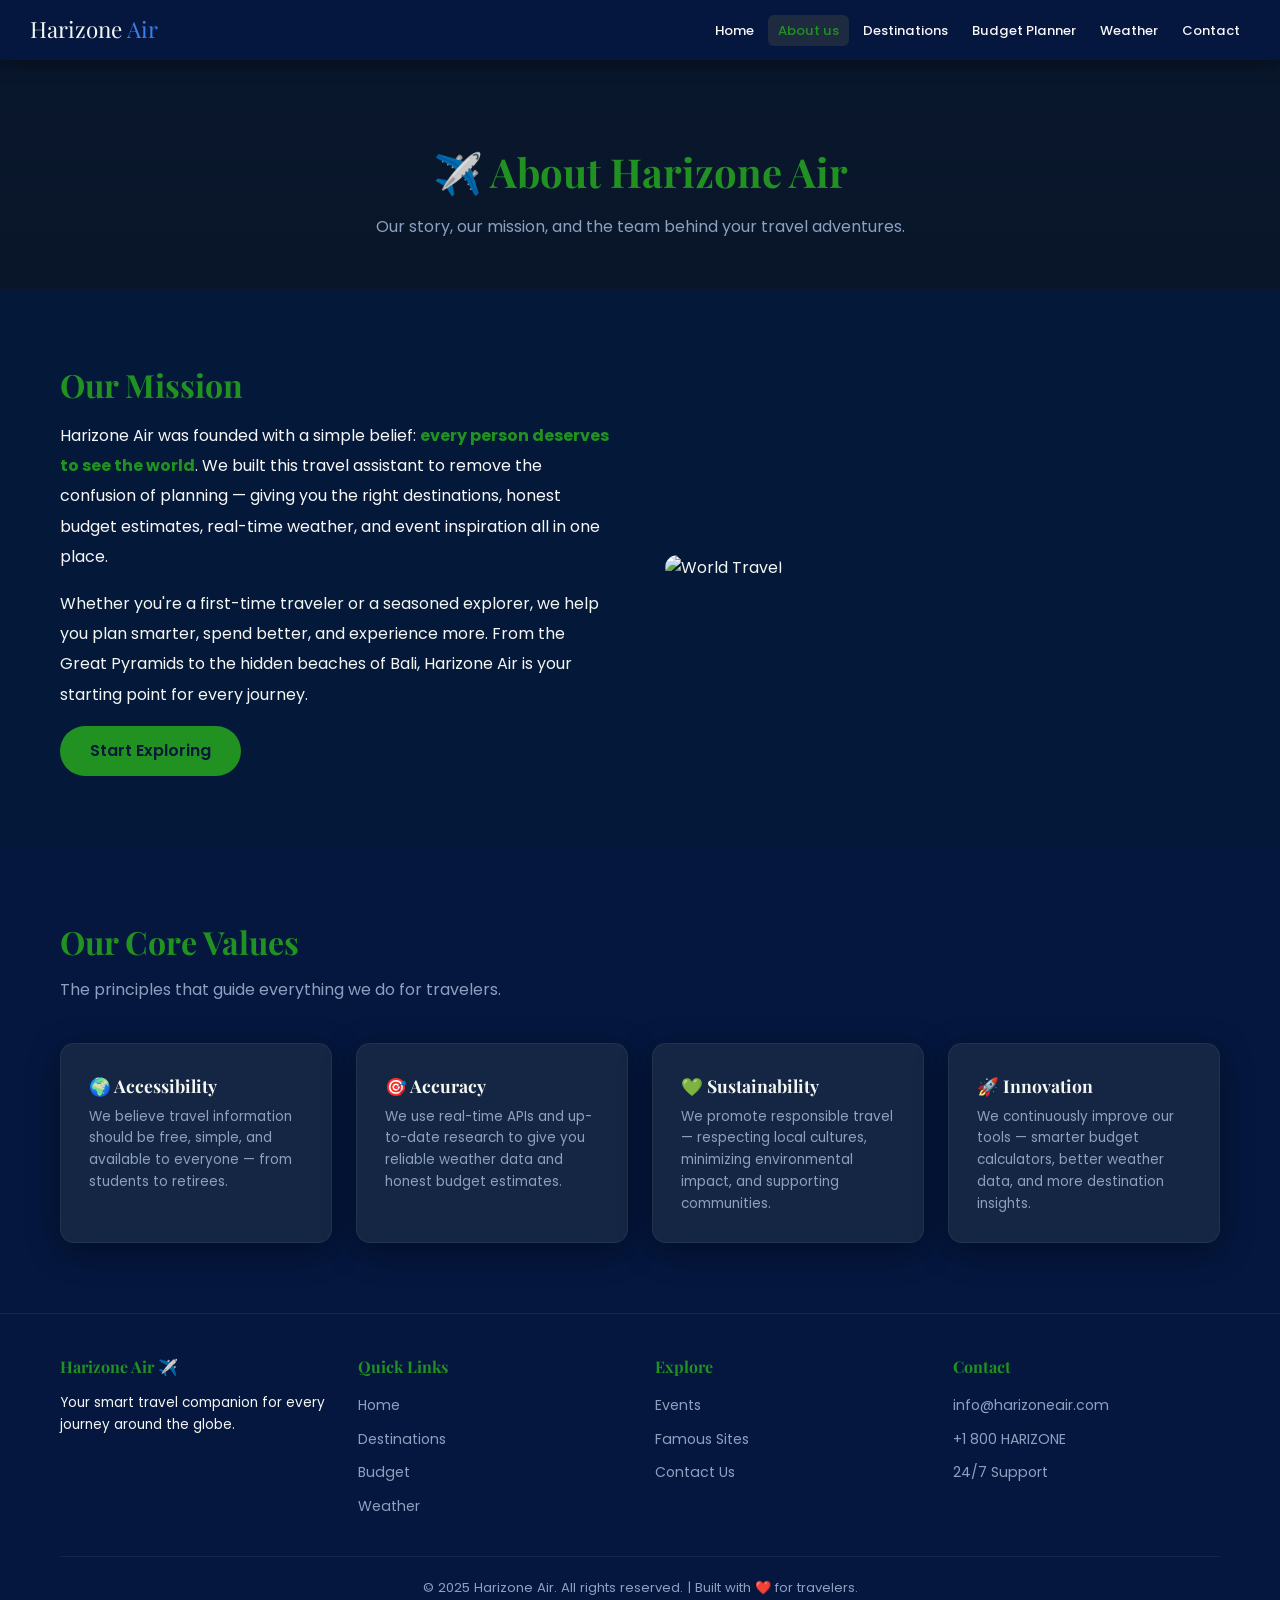
==== about.html @ 2e657956 "initial commit - add Harizone Air" ====
<!DOCTYPE html>
<html lang="en">
<head>
  <meta charset="UTF-8" />
  <meta name="viewport" content="width=device-width, initial-scale=1.0"/>
  <title>About - Harizone Air</title>
  <link rel="stylesheet" href="css/style.css" />
</head>
<body>

  <!-- NAVBAR -->
  <nav class="navbar">
    <div class="logo">Harizone <span>Air</span> </div>
    <ul class="nav-links">
      <li><a href="index.html">Home</a></li>
      <li><a href="about.html">About us</a></li>
      <li><a href="destinations.html">Destinations</a></li>
      <li><a href="budget.html">Budget Planner</a></li>
      <li><a href="weather.html">Weather</a></li>
      <li><a href="contact.html">Contact</a></li>
    </ul>
  </nav>

  <!-- PAGE BANNER -->
  <div class="page-banner" style="background-image: linear-gradient(rgba(10,22,40,0.75), rgba(10,22,40,0.9)), url('https://images.unsplash.com/photo-1436491865332-7a61a109cc05?w=1600'); background-size:cover; background-position:center;">
    <h1>✈️ About Harizone Air</h1>
    <p>Our story, our mission, and the team behind your travel adventures.</p>
  </div>

  <!-- MISSION -->
  <section class="section">
    <div style="display: grid; grid-template-columns: 1fr 1fr; gap: 50px; align-items:center;" class="about-layout">
      <div>
        <h2 class="section-title">Our Mission</h2>
        <p style="color: var(--light-gray); line-height:1.9; margin-bottom:16px;">
          Harizone Air was founded with a simple belief: <strong style="color:var(--gold);">every person deserves to see the world</strong>. 
          We built this travel assistant to remove the confusion of planning — giving you the right 
          destinations, honest budget estimates, real-time weather, and event inspiration all in one place.
        </p>
        <p style="color: var(--text-muted); line-height:1.9; margin-bottom:16px;">
          Whether you're a first-time traveler or a seasoned explorer, we help you plan smarter, 
          spend better, and experience more. From the Great Pyramids to the hidden beaches of Bali, 
          Harizone Air is your starting point for every journey.
        </p>
        <a href="destinations.html" class="btn">Start Exploring</a>
      </div>
      <div>
        <img src="https://images.unsplash.com/photo-1530521954074-e64f6810b32d?w=700" alt="World Travel" style="border-radius:16px; height:350px; object-fit:cover;" />
      </div>
    </div>
  </section>

 

  <!-- VALUES -->
  <section class="section" style="background: var(--navy-mid);">
    <h2 class="section-title">Our Core Values</h2>
    <p class="section-subtitle">The principles that guide everything we do for travelers.</p>
    <div class="cards-grid">
      <div class="card">
        <div class="card-body" style="padding: 28px;">
          <h3>🌍 Accessibility</h3>
          <p>We believe travel information should be free, simple, and available to everyone — from students to retirees.</p>
        </div>
      </div>
      <div class="card">
        <div class="card-body" style="padding: 28px;">
          <h3>🎯 Accuracy</h3>
          <p>We use real-time APIs and up-to-date research to give you reliable weather data and honest budget estimates.</p>
        </div>
      </div>
      <div class="card">
        <div class="card-body" style="padding: 28px;">
          <h3>💚 Sustainability</h3>
          <p>We promote responsible travel — respecting local cultures, minimizing environmental impact, and supporting communities.</p>
        </div>
      </div>
      <div class="card">
        <div class="card-body" style="padding: 28px;">
          <h3>🚀 Innovation</h3>
          <p>We continuously improve our tools — smarter budget calculators, better weather data, and more destination insights.</p>
        </div>
      </div>
    </div>
  </section>
  <!-- FOOTER -->
  <footer class="footer">
    <div class="footer-grid">
      <div>
        <h3>Harizone Air ✈️</h3>
        <p style="color: var(--text-muted); font-size:0.85rem;">Your smart travel companion for every journey around the globe.</p>
      </div>
      <div>
        <h3>Quick Links</h3>
        <ul>
          <li><a href="index.html">Home</a></li>
          <li><a href="destinations.html">Destinations</a></li>
          <li><a href="budget.html">Budget</a></li>
          <li><a href="weather.html">Weather</a></li>
        </ul>
      </div>
      <div>
        <h3>Explore</h3>
        <ul>
          <li><a href="events.html">Events</a></li>
          <li><a href="sites.html">Famous Sites</a></li>
          <li><a href="contact.html">Contact Us</a></li>
        </ul>
      </div>
      <div>
        <h3>Contact</h3>
        <ul>
          <li><a href="#">info@harizoneair.com</a></li>
          <li><a href="#">+1 800 HARIZONE</a></li>
          <li><a href="#">24/7 Support</a></li>
        </ul>
      </div>
    </div>
    <div class="footer-bottom">
      &copy; 2025 Harizone Air. All rights reserved. | Built with ❤️ for travelers.
    </div>
  </footer>

  <script src="js/main.js"></script>
  <style>
    @media (max-width: 768px) {
      .about-layout { grid-template-columns: 1fr !important; }
    }
  </style>
</body>
</html>
---- css/style.css ----
/* ===== HARIZONE AIR - STYLESHEET ===== */
@import url('https://fonts.googleapis.com/css2?family=Playfair+Display:wght@400;700&family=Poppins:wght@300;400;500;600&display=swap');

/* ===== VARIABLES ===== */
:root {
  --navy: #041939;
  --navy-mid: #05173f;
  --navy-light: #1a3160;
  --blue-bright: #1e5adc;
  --blue-sky: #3a80e9;
  --gold: #219221;
  --white: #f3f6f2;
  --light-gray: #f7f7f8;
  --muted: #8ca0c0;
  --card-bg: #142643;
  --shadow: 0 8px 32px rgba(0,0,0,0.4);
}

/* ===== BASE ===== */
* {
  margin: 0;
  padding: 0;
  box-sizing: border-box;
}

body {
  font-family: 'Poppins', sans-serif;
  background: var(--navy);
  color: var(--white);
  line-height: 1.6;
}

h1,
h2,
h3 {
  font-family: 'Playfair Display', serif;
}

a {
  text-decoration: none;
  color: inherit;
}

img {
  width: 100%;
  border-radius: 10px;
}

/* ===== NAVBAR ===== */
.navbar {
  background: var(--navy-mid);
  padding: 12px 30px;
  display: flex;
  align-items: center;
  justify-content: space-between;
  flex-wrap: wrap;
  gap: 10px;
  position: sticky;
  top: 0;
  z-index: 999;
  box-shadow: 0 2px 20px rgba(0,0,0,0.5);
}

.logo {
  font-family: 'Playfair Display', serif;
  font-size: 1.4rem;
  color: var(--green);
  white-space: nowrap;
}

.logo span {
  color: var(--blue-sky);
}

.nav-links {
  list-style: none;
  display: flex;
  flex-wrap: wrap;
  gap: 4px;
}

.nav-links a {
  font-size: 0.82rem;
  font-weight: 500;
  color: var(--light-gray);
  padding: 6px 10px;
  border-radius: 6px;
  transition: color 0.3s, background 0.3s;
  white-space: nowrap;
}

.nav-links a:hover,
.nav-links a.active {
  color: var(--gold);
  background: rgba(245,200,66,0.1);
}

/* ===== HERO ===== */
.hero {
  position: relative;
  height: 90vh;
  display: flex;
  align-items: center;
  justify-content: center;
  text-align: center;
  overflow: hidden;
}

.hero-bg {
  position: absolute;
  inset: 0;
  background: url('https://images.unsplash.com/photo-1436491865332-7a61a109cc05?w=1600') center/cover;
  filter: brightness(0.35);
}

.hero-content {
  position: relative;
  z-index: 1;
  max-width: 750px;
  padding: 20px;
}

.hero-content h1 {
  font-size: 3.2rem;
  margin-bottom: 16px;
  line-height: 1.2;
}

.hero-content h1 span {
  color: var(--gold);
}

.hero-content p {
  font-size: 1.1rem;
  color: var(--light-gray);
  margin-bottom: 30px;
}

/* ===== BUTTONS ===== */
.btn {
  background: var(--gold);
  color: var(--navy);
  padding: 12px 30px;
  border: none;
  border-radius: 30px;
  font-size: 1rem;
  font-weight: 600;
  cursor: pointer;
  display: inline-block;
  transition: background 0.3s, transform 0.2s;
}

.btn:hover {
  background: #e6b800;
  transform: translateY(-2px);
}

.btn-outline {
  background: transparent;
  border: 2px solid var(--gold);
  color: var(--gold);
  margin-left: 10px;
}

.btn-outline:hover {
  background: var(--gold);
  color: var(--navy);
}

/* ===== SECTIONS ===== */
.section {
  padding: 70px 60px;
}

.section-title {
  font-size: 2rem;
  color: var(--gold);
  margin-bottom: 10px;
}

.section-subtitle {
  color: var(--muted);
  font-size: 1rem;
  margin-bottom: 40px;
}

/* ===== CARDS ===== */
.cards-grid {
  display: grid;
  grid-template-columns: repeat(auto-fit, minmax(260px, 1fr));
  gap: 24px;
}

.card {
  background: var(--card-bg);
  border-radius: 14px;
  overflow: hidden;
  box-shadow: var(--shadow);
  border: 1px solid rgba(255,255,255,0.06);
  transition: transform 0.3s;
}

.card:hover {
  transform: translateY(-6px);
}

.card img {
  height: 180px;
  object-fit: cover;
  border-radius: 0;
}

.card-body {
  padding: 18px;
}

.card-body h3 {
  font-size: 1.1rem;
  margin-bottom: 6px;
}

.card-body p {
  font-size: 0.85rem;
  color: var(--muted);
}

.tag {
  display: inline-block;
  background: rgba(30,90,220,0.2);
  color: var(--blue-sky);
  border-radius: 20px;
  padding: 3px 12px;
  font-size: 0.75rem;
  margin-top: 10px;
}

/* ===== WEATHER WIDGET ===== */
.weather-widget {
  background: linear-gradient(135deg, var(--navy-light), var(--navy-mid));
  border-radius: 16px;
  padding: 30px;
  text-align: center;
  border: 1px solid rgba(255,255,255,0.1);
  max-width: 400px;
}

.weather-widget h2 {
  font-size: 1.3rem;
  margin-bottom: 10px;
  color: var(--gold);
}

.weather-temp {
  font-size: 3.5rem;
  font-weight: 700;
}

.weather-desc {
  color: var(--muted);
  font-size: 1rem;
  text-transform: capitalize;
  margin-top: 5px;
}

.weather-details {
  display: flex;
  justify-content: space-around;
  margin-top: 16px;
  font-size: 0.85rem;
  color: var(--muted);
}

/* ===== SHARED INPUTS ===== */
.budget-form input,
.budget-form select,
.contact-form input,
.contact-form textarea,
.search-bar input {
  width: 100%;
  padding: 10px 14px;
  margin-bottom: 16px;
  background: var(--navy-light);
  border: 1px solid rgba(255,255,255,0.1);
  border-radius: 8px;
  color: var(--white);
  font-size: 0.95rem;
  font-family: 'Poppins', sans-serif;
}

.search-bar input {
  border-radius: 30px;
  padding: 12px 18px;
  margin-bottom: 0;
}

.contact-form textarea {
  height: 120px;
  resize: none;
}

/* ===== FORM WRAPPERS ===== */
.budget-form,
.contact-form {
  background: var(--card-bg);
  border-radius: 16px;
  padding: 30px;
  max-width: 600px;
  border: 1px solid rgba(255,255,255,0.07);
}

.budget-form label {
  display: block;
  margin-bottom: 6px;
  color: var(--light-gray);
  font-size: 0.9rem;
}

.budget-result {
  background: rgba(245,200,66,0.12);
  border-left: 4px solid var(--gold);
  border-radius: 8px;
  padding: 16px;
  margin-top: 16px;
  font-size: 0.95rem;
  display: none;
}

/* ===== SEARCH BAR ===== */
.search-bar {
  display: flex;
  gap: 10px;
  margin-bottom: 30px;
  flex-wrap: wrap;
}

.search-bar button {
  padding: 12px 28px;
  background: var(--blue-bright);
  color: var(--white);
  border: none;
  border-radius: 30px;
  font-size: 0.95rem;
  cursor: pointer;
  transition: background 0.3s;
}

.search-bar button:hover {
  background: var(--blue-sky);
}

/* ===== PAGE BANNER ===== */
.page-banner {
  background: linear-gradient(rgba(10,22,40,0.7), rgba(10,22,40,0.9)),
              url('https://images.unsplash.com/photo-1530521954074-e64f6810b32d?w=1600') center/cover;
  padding: 80px 60px 50px;
  text-align: center;
}

.page-banner h1 {
  font-size: 2.5rem;
  color: var(--gold);
}

.page-banner p {
  color: var(--muted);
  margin-top: 10px;
}

/* ===== STATS ===== */
.stats-row {
  display: flex;
  gap: 24px;
  flex-wrap: wrap;
  justify-content: center;
  padding: 40px 60px;
  background: var(--navy-mid);
}

.stat-item {
  text-align: center;
  padding: 20px 30px;
}

.stat-item h2 {
  font-size: 2rem;
  color: var(--gold);
}

.stat-item p {
  color: var(--muted);
  font-size: 0.9rem;
}

/* ===== FOOTER ===== */
.footer {
  background: var(--navy-mid);
  padding: 40px 60px;
  border-top: 1px solid rgba(255,255,255,0.06);
}

.footer-grid {
  display: grid;
  grid-template-columns: repeat(auto-fit, minmax(180px, 1fr));
  gap: 30px;
  margin-bottom: 30px;
}

.footer h3 {
  color: var(--gold);
  font-size: 1rem;
  margin-bottom: 12px;
}

.footer ul {
  list-style: none;
}

.footer ul li {
  margin-bottom: 8px;
}

.footer ul li a {
  color: var(--muted);
  font-size: 0.88rem;
  transition: color 0.3s;
}

.footer ul li a:hover {
  color: var(--white);
}

.footer-bottom {
  text-align: center;
  color: var(--muted);
  font-size: 0.82rem;
  border-top: 1px solid rgba(255,255,255,0.06);
  padding-top: 20px;
}

/* ===== RESPONSIVE ===== */
@media (max-width: 768px) {
  .navbar {
    flex-direction: column;
    padding: 12px 20px;
  }

  .nav-links {
    justify-content: center;
  }

  .hero-content h1 {
    font-size: 2rem;
  }

  .section {
    padding: 50px 20px;
  }

  .page-banner {
    padding: 60px 20px 40px;
  }

  .footer,
  .stats-row {
    padding: 30px 20px;
  }
}
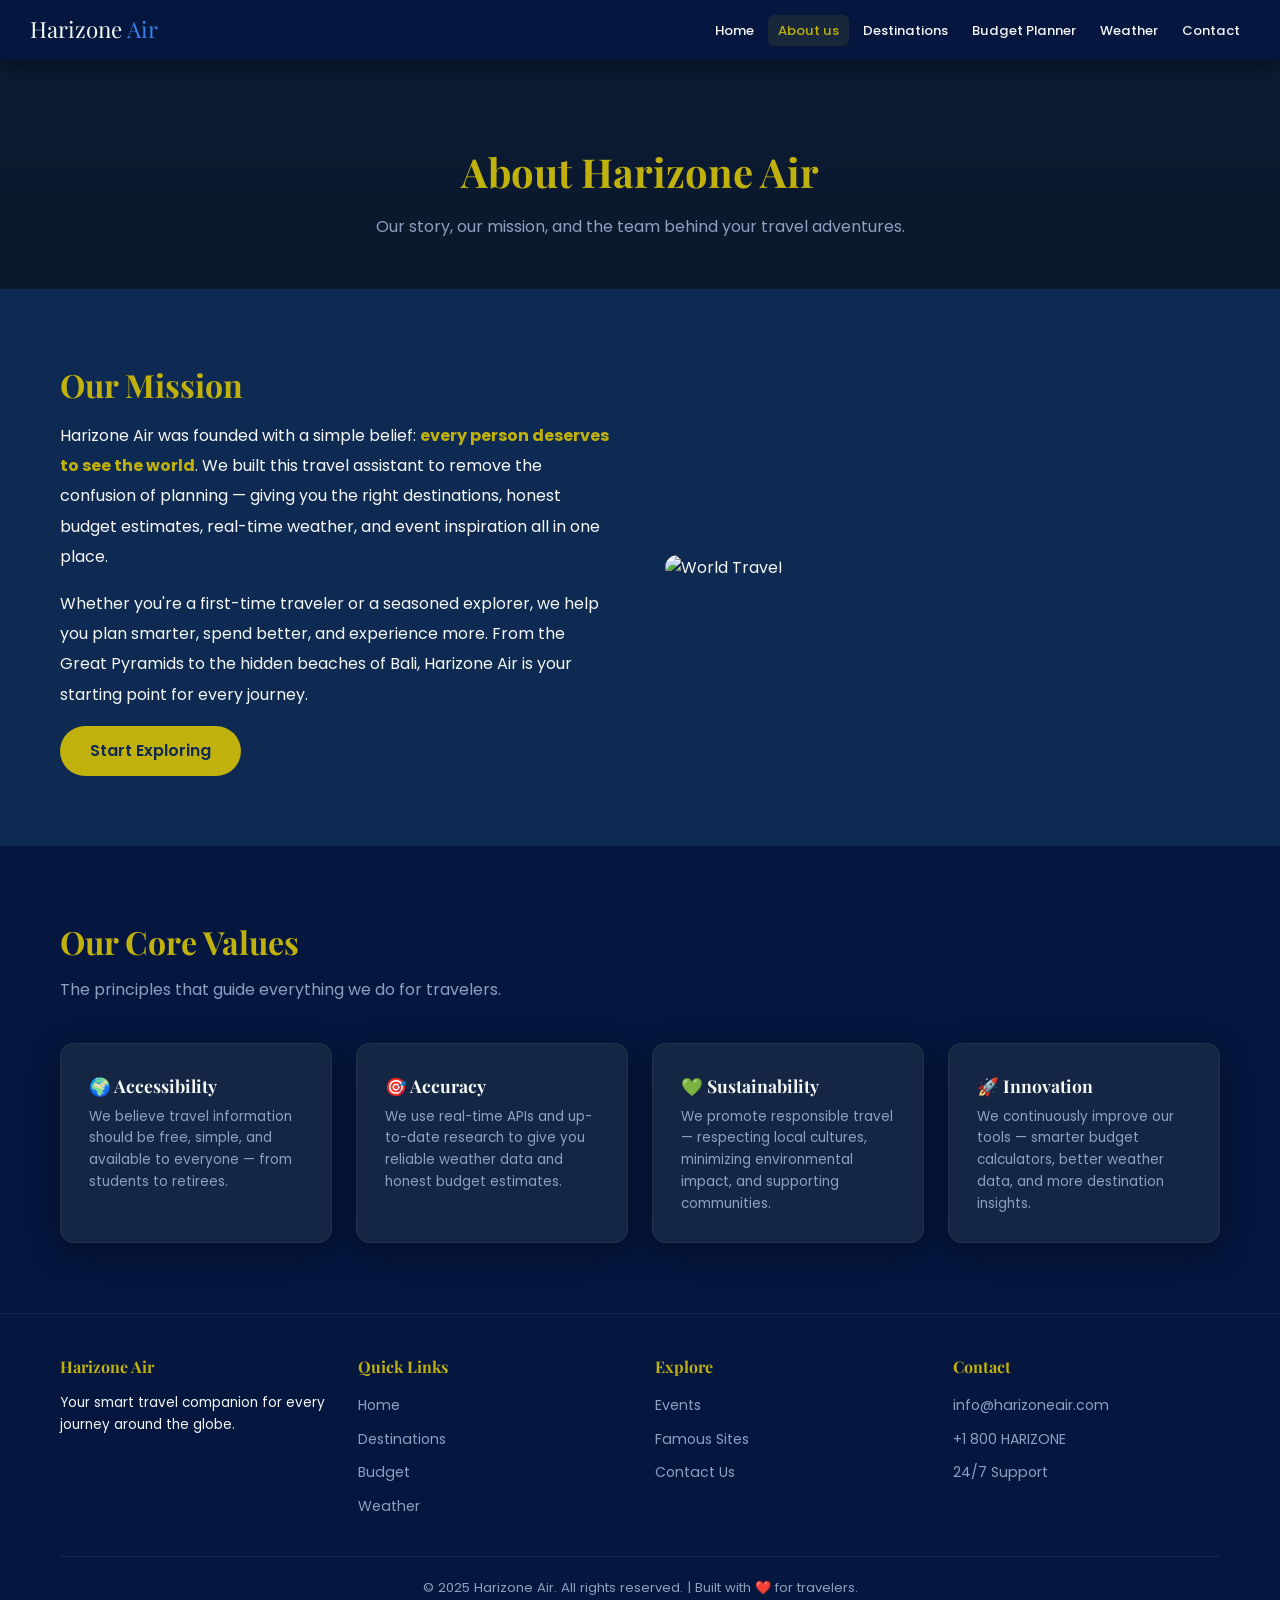
==== commit 0843486c: "additonal info" ====
--- a/about.html
+++ b/about.html
@@ -23,7 +23,7 @@
 
   <!-- PAGE BANNER -->
   <div class="page-banner" style="background-image: linear-gradient(rgba(10,22,40,0.75), rgba(10,22,40,0.9)), url('https://images.unsplash.com/photo-1436491865332-7a61a109cc05?w=1600'); background-size:cover; background-position:center;">
-    <h1>✈️ About Harizone Air</h1>
+    <h1> About Harizone Air</h1>
     <p>Our story, our mission, and the team behind your travel adventures.</p>
   </div>
 
@@ -87,7 +87,7 @@
   <footer class="footer">
     <div class="footer-grid">
       <div>
-        <h3>Harizone Air ✈️</h3>
+        <h3>Harizone Air</h3>
         <p style="color: var(--text-muted); font-size:0.85rem;">Your smart travel companion for every journey around the globe.</p>
       </div>
       <div>
--- a/css/style.css
+++ b/css/style.css
@@ -1,23 +1,27 @@
-/* ===== HARIZONE AIR - STYLESHEET ===== */
+/* ── 1. FONTS ── */
 @import url('https://fonts.googleapis.com/css2?family=Playfair+Display:wght@400;700&family=Poppins:wght@300;400;500;600&display=swap');
 
-/* ===== VARIABLES ===== */
+
+/* ── 2. VARIABLES ── */
 :root {
-  --navy: #041939;
-  --navy-mid: #05173f;
-  --navy-light: #1a3160;
+  --navy:        #0e2a52;
+  --navy-mid:    #05173f;
+  --navy-light:  #1a3160;
   --blue-bright: #1e5adc;
-  --blue-sky: #3a80e9;
-  --gold: #219221;
-  --white: #f3f6f2;
-  --light-gray: #f7f7f8;
-  --muted: #8ca0c0;
-  --card-bg: #142643;
-  --shadow: 0 8px 32px rgba(0,0,0,0.4);
-}
-
-/* ===== BASE ===== */
-* {
+  --blue-sky:    #3a80e9;
+  --gold:        #c0b10c;
+  --white:       #f3f6f2;
+  --light-gray:  #f7f7f8;
+  --muted:       #8ca0c0;
+  --card-bg:     #142643;
+  --shadow:      0 8px 32px rgba(0,0,0,0.4);
+  --green-ok:    #34c759;
+  --amber-warn:  #ff9500;
+}
+
+
+/* ── 3. RESET & BASE ── */
+*, *::before, *::after {
   margin: 0;
   padding: 0;
   box-sizing: border-box;
@@ -28,25 +32,17 @@
   background: var(--navy);
   color: var(--white);
   line-height: 1.6;
-}
-
-h1,
-h2,
-h3 {
-  font-family: 'Playfair Display', serif;
-}
-
-a {
-  text-decoration: none;
-  color: inherit;
-}
-
-img {
-  width: 100%;
-  border-radius: 10px;
-}
-
-/* ===== NAVBAR ===== */
+  -webkit-font-smoothing: antialiased;
+}
+
+h1, h2, h3 { font-family: 'Playfair Display', serif; }
+
+a { text-decoration: none; color: inherit; }
+
+img { width: 100%; border-radius: 10px; }
+
+
+/* ── 4. NAVBAR ── */
 .navbar {
   background: var(--navy-mid);
   padding: 12px 30px;
@@ -64,13 +60,10 @@
 .logo {
   font-family: 'Playfair Display', serif;
   font-size: 1.4rem;
-  color: var(--green);
   white-space: nowrap;
 }
 
-.logo span {
-  color: var(--blue-sky);
-}
+.logo span { color: var(--blue-sky); }
 
 .nav-links {
   list-style: none;
@@ -92,10 +85,11 @@
 .nav-links a:hover,
 .nav-links a.active {
   color: var(--gold);
-  background: rgba(245,200,66,0.1);
-}
-
-/* ===== HERO ===== */
+  background: rgba(192,177,12,0.1);
+}
+
+
+/* ── 5. HERO ── */
 .hero {
   position: relative;
   height: 90vh;
@@ -126,9 +120,7 @@
   line-height: 1.2;
 }
 
-.hero-content h1 span {
-  color: var(--gold);
-}
+.hero-content h1 span { color: var(--gold); }
 
 .hero-content p {
   font-size: 1.1rem;
@@ -136,7 +128,83 @@
   margin-bottom: 30px;
 }
 
-/* ===== BUTTONS ===== */
+
+/* ── 6. PAGE BANNER ── */
+.page-banner {
+  background:
+    linear-gradient(rgba(10,22,40,0.7), rgba(10,22,40,0.9)),
+    url('https://images.unsplash.com/photo-1530521954074-e64f6810b32d?w=1600') center/cover;
+  padding: 80px 60px 50px;
+  text-align: center;
+}
+
+.page-banner h1 {
+  font-size: 2.5rem;
+  color: var(--gold);
+}
+
+.page-banner p {
+  color: var(--muted);
+  margin-top: 10px;
+}
+
+
+/* ── 7. SECTIONS & TITLES ── */
+.section {
+  padding: 70px 60px;
+}
+
+.section-title {
+  font-size: 2rem;
+  color: var(--gold);
+  margin-bottom: 10px;
+}
+
+.section-subtitle {
+  color: var(--muted);
+  font-size: 1rem;
+  margin-bottom: 40px;
+}
+
+
+/* ── 8. CARDS & GRID ── */
+.cards-grid {
+  display: grid;
+  grid-template-columns: repeat(auto-fit, minmax(260px, 1fr));
+  gap: 24px;
+}
+
+.card {
+  background: var(--card-bg);
+  border-radius: 14px;
+  overflow: hidden;
+  box-shadow: var(--shadow);
+  border: 1px solid rgba(255,255,255,0.06);
+  transition: transform 0.3s;
+}
+
+.card:hover { transform: translateY(-6px); }
+
+.card img {
+  height: 180px;
+  object-fit: cover;
+  border-radius: 0;
+}
+
+.card-body { padding: 18px; }
+
+.card-body h3 {
+  font-size: 1.1rem;
+  margin-bottom: 6px;
+}
+
+.card-body p {
+  font-size: 0.85rem;
+  color: var(--muted);
+}
+
+
+/* ── 9. BUTTONS ── */
 .btn {
   background: var(--gold);
   color: var(--navy);
@@ -167,63 +235,8 @@
   color: var(--navy);
 }
 
-/* ===== SECTIONS ===== */
-.section {
-  padding: 70px 60px;
-}
-
-.section-title {
-  font-size: 2rem;
-  color: var(--gold);
-  margin-bottom: 10px;
-}
-
-.section-subtitle {
-  color: var(--muted);
-  font-size: 1rem;
-  margin-bottom: 40px;
-}
-
-/* ===== CARDS ===== */
-.cards-grid {
-  display: grid;
-  grid-template-columns: repeat(auto-fit, minmax(260px, 1fr));
-  gap: 24px;
-}
-
-.card {
-  background: var(--card-bg);
-  border-radius: 14px;
-  overflow: hidden;
-  box-shadow: var(--shadow);
-  border: 1px solid rgba(255,255,255,0.06);
-  transition: transform 0.3s;
-}
-
-.card:hover {
-  transform: translateY(-6px);
-}
-
-.card img {
-  height: 180px;
-  object-fit: cover;
-  border-radius: 0;
-}
-
-.card-body {
-  padding: 18px;
-}
-
-.card-body h3 {
-  font-size: 1.1rem;
-  margin-bottom: 6px;
-}
-
-.card-body p {
-  font-size: 0.85rem;
-  color: var(--muted);
-}
-
+
+/* ── 10. TAGS ── */
 .tag {
   display: inline-block;
   background: rgba(30,90,220,0.2);
@@ -234,48 +247,21 @@
   margin-top: 10px;
 }
 
-/* ===== WEATHER WIDGET ===== */
-.weather-widget {
-  background: linear-gradient(135deg, var(--navy-light), var(--navy-mid));
+
+/* ── 11. FORMS & LABELS ── */
+.budget-form,
+.contact-form {
+  background: var(--card-bg);
   border-radius: 16px;
   padding: 30px;
-  text-align: center;
-  border: 1px solid rgba(255,255,255,0.1);
-  max-width: 400px;
-}
-
-.weather-widget h2 {
-  font-size: 1.3rem;
-  margin-bottom: 10px;
-  color: var(--gold);
-}
-
-.weather-temp {
-  font-size: 3.5rem;
-  font-weight: 700;
-}
-
-.weather-desc {
-  color: var(--muted);
-  font-size: 1rem;
-  text-transform: capitalize;
-  margin-top: 5px;
-}
-
-.weather-details {
-  display: flex;
-  justify-content: space-around;
-  margin-top: 16px;
-  font-size: 0.85rem;
-  color: var(--muted);
-}
-
-/* ===== SHARED INPUTS ===== */
+  max-width: 600px;
+  border: 1px solid rgba(255,255,255,0.07);
+}
+
 .budget-form input,
 .budget-form select,
 .contact-form input,
-.contact-form textarea,
-.search-bar input {
+.contact-form textarea {
   width: 100%;
   padding: 10px 14px;
   margin-bottom: 16px;
@@ -287,25 +273,9 @@
   font-family: 'Poppins', sans-serif;
 }
 
-.search-bar input {
-  border-radius: 30px;
-  padding: 12px 18px;
-  margin-bottom: 0;
-}
-
 .contact-form textarea {
   height: 120px;
   resize: none;
-}
-
-/* ===== FORM WRAPPERS ===== */
-.budget-form,
-.contact-form {
-  background: var(--card-bg);
-  border-radius: 16px;
-  padding: 30px;
-  max-width: 600px;
-  border: 1px solid rgba(255,255,255,0.07);
 }
 
 .budget-form label {
@@ -315,8 +285,10 @@
   font-size: 0.9rem;
 }
 
+
+/* ── 12. BUDGET RESULT ── */
 .budget-result {
-  background: rgba(245,200,66,0.12);
+  background: rgba(192,177,12,0.12);
   border-left: 4px solid var(--gold);
   border-radius: 8px;
   padding: 16px;
@@ -325,73 +297,217 @@
   display: none;
 }
 
-/* ===== SEARCH BAR ===== */
-.search-bar {
-  display: flex;
-  gap: 10px;
-  margin-bottom: 30px;
-  flex-wrap: wrap;
-}
-
-.search-bar button {
-  padding: 12px 28px;
-  background: var(--blue-bright);
+
+/* ── 13. TWO-COLUMN LAYOUTS ── */
+.about-layout,
+.budget-layout,
+.contact-layout {
+  display: grid;
+  grid-template-columns: 1fr 1fr;
+  gap: 50px;
+  align-items: start;
+}
+
+
+/* ── 14. SEARCH BAR — pill with inset button ── */
+.weather-search-wrap {
+  position: relative;
+  max-width: 560px;
+  margin: 0 auto 24px;
+}
+
+.weather-search-wrap input {
+  width: 100%;
+  padding: 16px 130px 16px 22px;
+  border-radius: 50px;
+  border: 1.5px solid rgba(255,255,255,0.15);
+  background: rgba(255,255,255,0.07);
   color: var(--white);
+  font-size: 0.95rem;
+  font-family: 'Poppins', sans-serif;
+  outline: none;
+  box-sizing: border-box;
+  transition: border-color 0.2s;
+}
+
+.weather-search-wrap input::placeholder { color: var(--muted); }
+
+.weather-search-wrap input:focus { border-color: var(--gold); }
+
+.weather-search-wrap button {
+  position: absolute;
+  right: 6px;
+  top: 50%;
+  transform: translateY(-50%);
+  padding: 10px 22px;
+  border-radius: 50px;
   border: none;
-  border-radius: 30px;
-  font-size: 0.95rem;
+  background: var(--gold);
+  color: var(--navy);
+  font-weight: 700;
+  font-size: 0.85rem;
   cursor: pointer;
-  transition: background 0.3s;
-}
-
-.search-bar button:hover {
-  background: var(--blue-sky);
-}
-
-/* ===== PAGE BANNER ===== */
-.page-banner {
-  background: linear-gradient(rgba(10,22,40,0.7), rgba(10,22,40,0.9)),
-              url('https://images.unsplash.com/photo-1530521954074-e64f6810b32d?w=1600') center/cover;
-  padding: 80px 60px 50px;
+  white-space: nowrap;
+  transition: opacity 0.2s, transform 0.15s;
+}
+
+.weather-search-wrap button:hover {
+  opacity: 0.88;
+  transform: translateY(-50%) scale(1.03);
+}
+
+
+/* ── 15. WEATHER WIDGET ── */
+.weather-widget {
+  background: linear-gradient(135deg, var(--navy-light), var(--navy-mid));
+  border-radius: 16px;
+  padding: 30px;
   text-align: center;
-}
-
-.page-banner h1 {
-  font-size: 2.5rem;
+  border: 1px solid rgba(255,255,255,0.1);
+  max-width: 400px;
+  margin: 0 auto;
+}
+
+.weather-widget h2 {
+  font-size: 1.3rem;
+  margin-bottom: 10px;
   color: var(--gold);
 }
 
-.page-banner p {
-  color: var(--muted);
-  margin-top: 10px;
-}
-
-/* ===== STATS ===== */
-.stats-row {
-  display: flex;
-  gap: 24px;
+.weather-temp {
+  font-size: 3.5rem;
+  font-weight: 700;
+}
+
+.weather-desc {
+  color: var(--muted);
+  font-size: 1rem;
+  text-transform: capitalize;
+  margin-top: 5px;
+}
+
+.weather-details {
+  display: flex;
+  justify-content: space-around;
+  margin-top: 16px;
+  font-size: 0.85rem;
+  color: var(--muted);
+}
+
+
+/* ── 16. TRAVEL ADVISORY ── */
+.travel-advisory {
+  max-width: 480px;
+  margin: 18px auto 0;
+  background: rgba(255,255,255,0.05);
+  border: 1px solid rgba(255,255,255,0.1);
+  border-radius: 16px;
+  padding: 20px 24px;
+  font-size: 0.9rem;
+}
+
+.advisory-row {
+  display: flex;
+  align-items: flex-start;
+  gap: 14px;
+  padding: 12px 16px;
+  border-radius: 10px;
+  margin-bottom: 10px;
+}
+
+.advisory-best {
+  background: rgba(52,199,89,0.12);
+  border: 1px solid rgba(52,199,89,0.3);
+}
+
+.advisory-worst {
+  background: rgba(255,149,0,0.12);
+  border: 1px solid rgba(255,149,0,0.35);
+}
+
+.advisory-neutral {
+  background: rgba(100,160,220,0.08);
+  border: 1px solid rgba(100,160,220,0.22);
+}
+
+.advisory-best strong    { color: var(--green-ok); }
+.advisory-worst strong   { color: var(--amber-warn); }
+.advisory-neutral strong { color: #7db8e8; }
+
+.advisory-icon {
+  font-size: 1.4rem;
+  line-height: 1;
+  flex-shrink: 0;
+  margin-top: 2px;
+}
+
+.advisory-row div {
+  display: flex;
+  flex-direction: column;
+  gap: 3px;
+}
+
+.advisory-row span {
+  color: var(--light-gray);
+  font-size: 0.88rem;
+  line-height: 1.5;
+}
+
+.advisory-reason {
+  margin: 4px 0 0;
+  color: var(--muted);
+  font-size: 0.82rem;
+  line-height: 1.5;
+  padding: 0 4px;
+}
+
+.advisory-generic {
+  display: flex;
+  align-items: center;
+  gap: 12px;
+  color: var(--muted);
+  font-size: 0.88rem;
+}
+
+.advisory-generic .advisory-icon { font-size: 1.6rem; }
+
+/* Legend pills */
+.advisory-legend {
+  display: flex;
+  gap: 16px;
   flex-wrap: wrap;
   justify-content: center;
-  padding: 40px 60px;
-  background: var(--navy-mid);
-}
-
-.stat-item {
-  text-align: center;
-  padding: 20px 30px;
-}
-
-.stat-item h2 {
-  font-size: 2rem;
-  color: var(--gold);
-}
-
-.stat-item p {
-  color: var(--muted);
-  font-size: 0.9rem;
-}
-
-/* ===== FOOTER ===== */
+  margin: -8px 0 28px;
+}
+
+.legend-pill {
+  display: inline-flex;
+  align-items: center;
+  gap: 7px;
+  padding: 6px 16px;
+  border-radius: 50px;
+  font-size: 0.8rem;
+  font-weight: 600;
+}
+
+.legend-best {
+  background: rgba(52,199,89,0.15);
+  border: 1px solid rgba(52,199,89,0.35);
+  color: var(--green-ok);
+}
+
+.legend-worst {
+  background: rgba(255,149,0,0.15);
+  border: 1px solid rgba(255,149,0,0.4);
+  color: var(--amber-warn);
+}
+
+/* Table helpers */
+.temp-good  { color: var(--green-ok); }
+.temp-avoid { color: var(--amber-warn); }
+
+
+/* ── 17. FOOTER ── */
 .footer {
   background: var(--navy-mid);
   padding: 40px 60px;
@@ -411,13 +527,9 @@
   margin-bottom: 12px;
 }
 
-.footer ul {
-  list-style: none;
-}
-
-.footer ul li {
-  margin-bottom: 8px;
-}
+.footer ul { list-style: none; }
+
+.footer ul li { margin-bottom: 8px; }
 
 .footer ul li a {
   color: var(--muted);
@@ -425,9 +537,7 @@
   transition: color 0.3s;
 }
 
-.footer ul li a:hover {
-  color: var(--white);
-}
+.footer ul li a:hover { color: var(--white); }
 
 .footer-bottom {
   text-align: center;
@@ -437,31 +547,85 @@
   padding-top: 20px;
 }
 
-/* ===== RESPONSIVE ===== */
+
+/* ── 18. RESPONSIVE ── */
 @media (max-width: 768px) {
   .navbar {
     flex-direction: column;
     padding: 12px 20px;
   }
 
-  .nav-links {
-    justify-content: center;
+  .nav-links { justify-content: center; }
+
+  .hero-content h1 { font-size: 2rem; }
+
+  .section { padding: 50px 20px; }
+
+  .page-banner { padding: 60px 20px 40px; }
+
+  .footer { padding: 30px 20px; }
+
+  /* Two-column → single column */
+  .about-layout,
+  .budget-layout,
+  .contact-layout {
+    grid-template-columns: 1fr;
+    gap: 30px;
   }
 
-  .hero-content h1 {
-    font-size: 2rem;
-  }
-
-  .section {
-    padding: 50px 20px;
-  }
-
-  .page-banner {
-    padding: 60px 20px 40px;
-  }
-
-  .footer,
-  .stats-row {
-    padding: 30px 20px;
-  }
+  /* Inset search button — tighten on small screens */
+  .weather-search-wrap input { padding-right: 110px; }
+  .weather-search-wrap button { padding: 9px 16px; }
+}
+
+
+/* ── WEATHER PAGE EXTRAS ── */
+
+/* Rate-limit notice under search bar */
+.weather-api-note {
+  text-align: center;
+  color: var(--muted);
+  font-size: 0.78rem;
+  margin: -10px 0 24px;
+  opacity: 0.8;
+}
+
+/* Quick city button row */
+.quick-city-buttons {
+  display: flex;
+  flex-wrap: wrap;
+  gap: 12px;
+  margin-bottom: 30px;
+  justify-content: center;
+}
+
+/* Seasons reference table */
+.seasons-table {
+  width: 100%;
+  border-collapse: collapse;
+  font-size: 0.9rem;
+}
+
+.seasons-table thead tr {
+  background: var(--navy-light);
+  color: var(--gold);
+}
+
+.seasons-table th,
+.seasons-table td {
+  padding: 13px 14px;
+  text-align: center;
+}
+
+.seasons-table th:first-child,
+.seasons-table td:first-child {
+  text-align: left;
+}
+
+.seasons-table tbody tr {
+  border-bottom: 1px solid rgba(255,255,255,0.06);
+}
+
+.seasons-table tbody tr.alt-row {
+  background: rgba(255,255,255,0.02);
 }
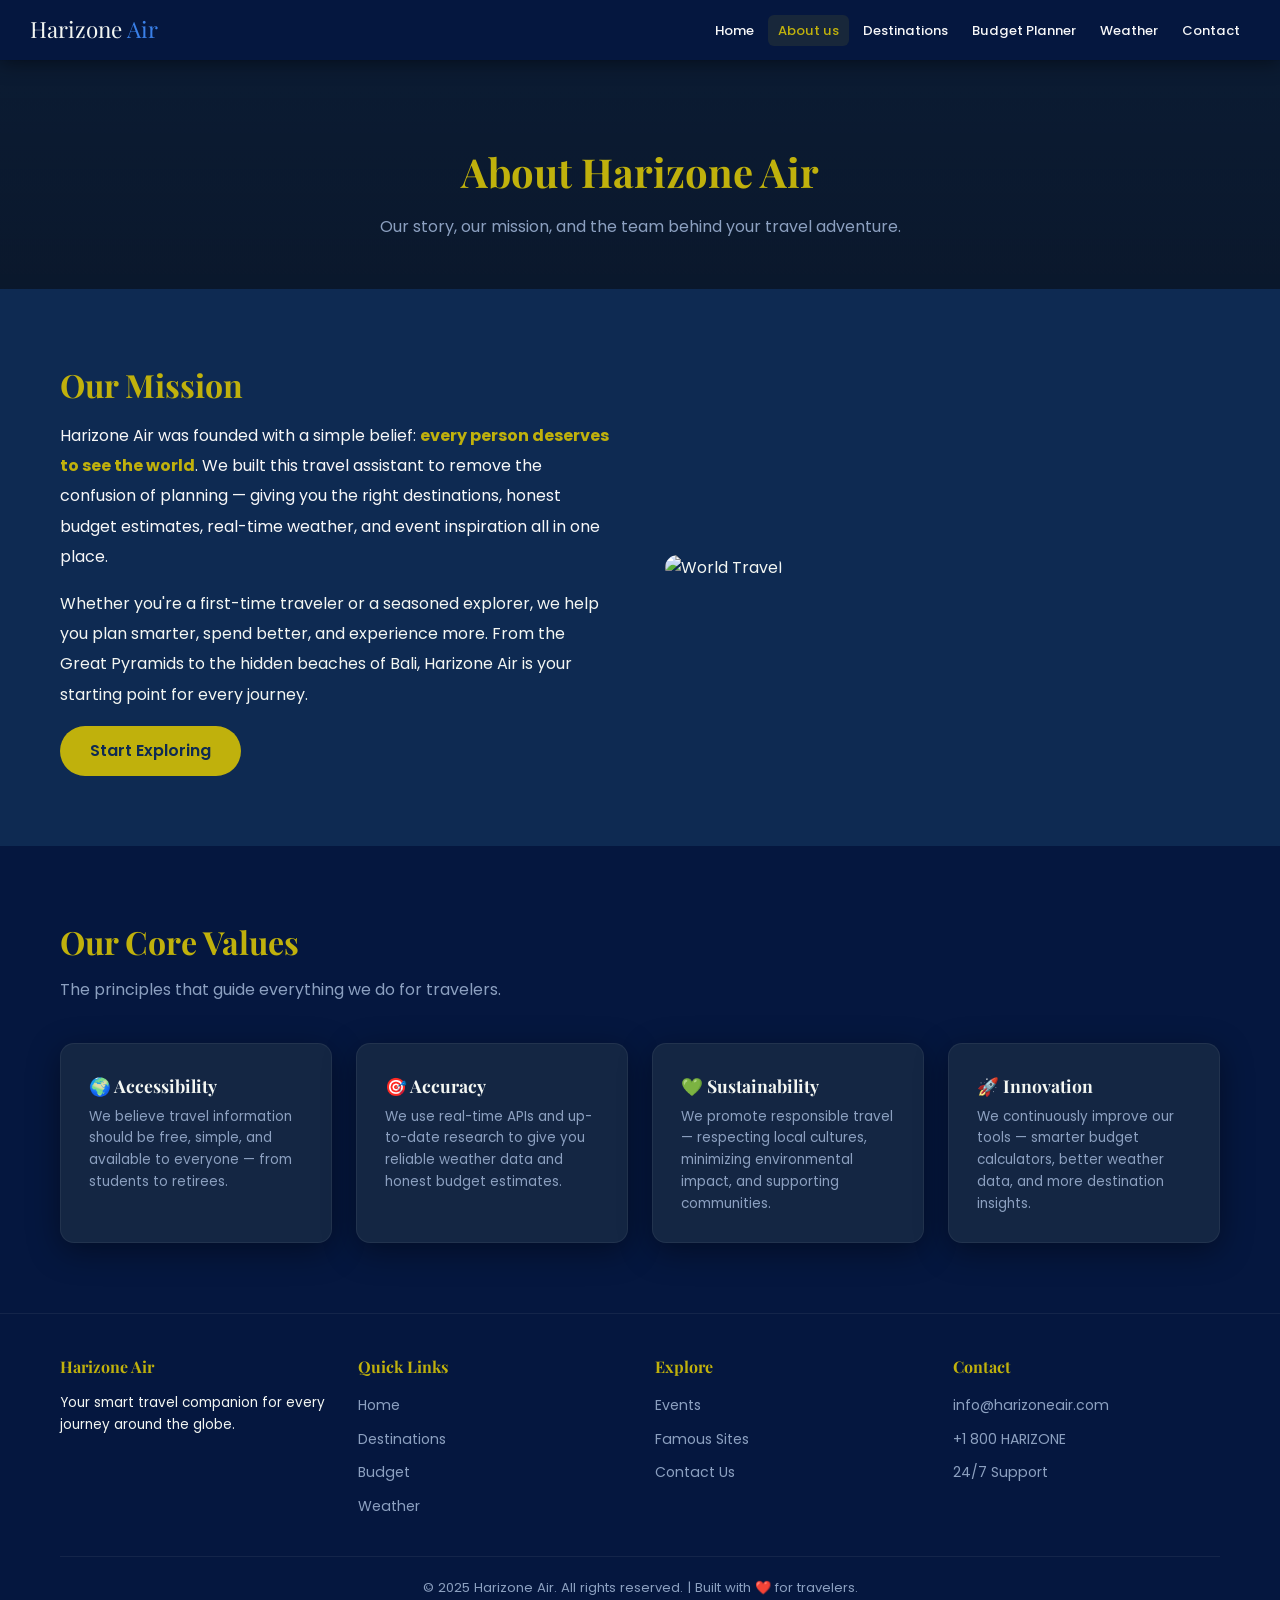
==== commit 61c64167: "style text Update" ====
--- a/about.html
+++ b/about.html
@@ -24,7 +24,7 @@
   <!-- PAGE BANNER -->
   <div class="page-banner" style="background-image: linear-gradient(rgba(10,22,40,0.75), rgba(10,22,40,0.9)), url('https://images.unsplash.com/photo-1436491865332-7a61a109cc05?w=1600'); background-size:cover; background-position:center;">
     <h1> About Harizone Air</h1>
-    <p>Our story, our mission, and the team behind your travel adventures.</p>
+    <p>Our story, our mission, and the team behind your travel adventure.</p>
   </div>
 
   <!-- MISSION -->
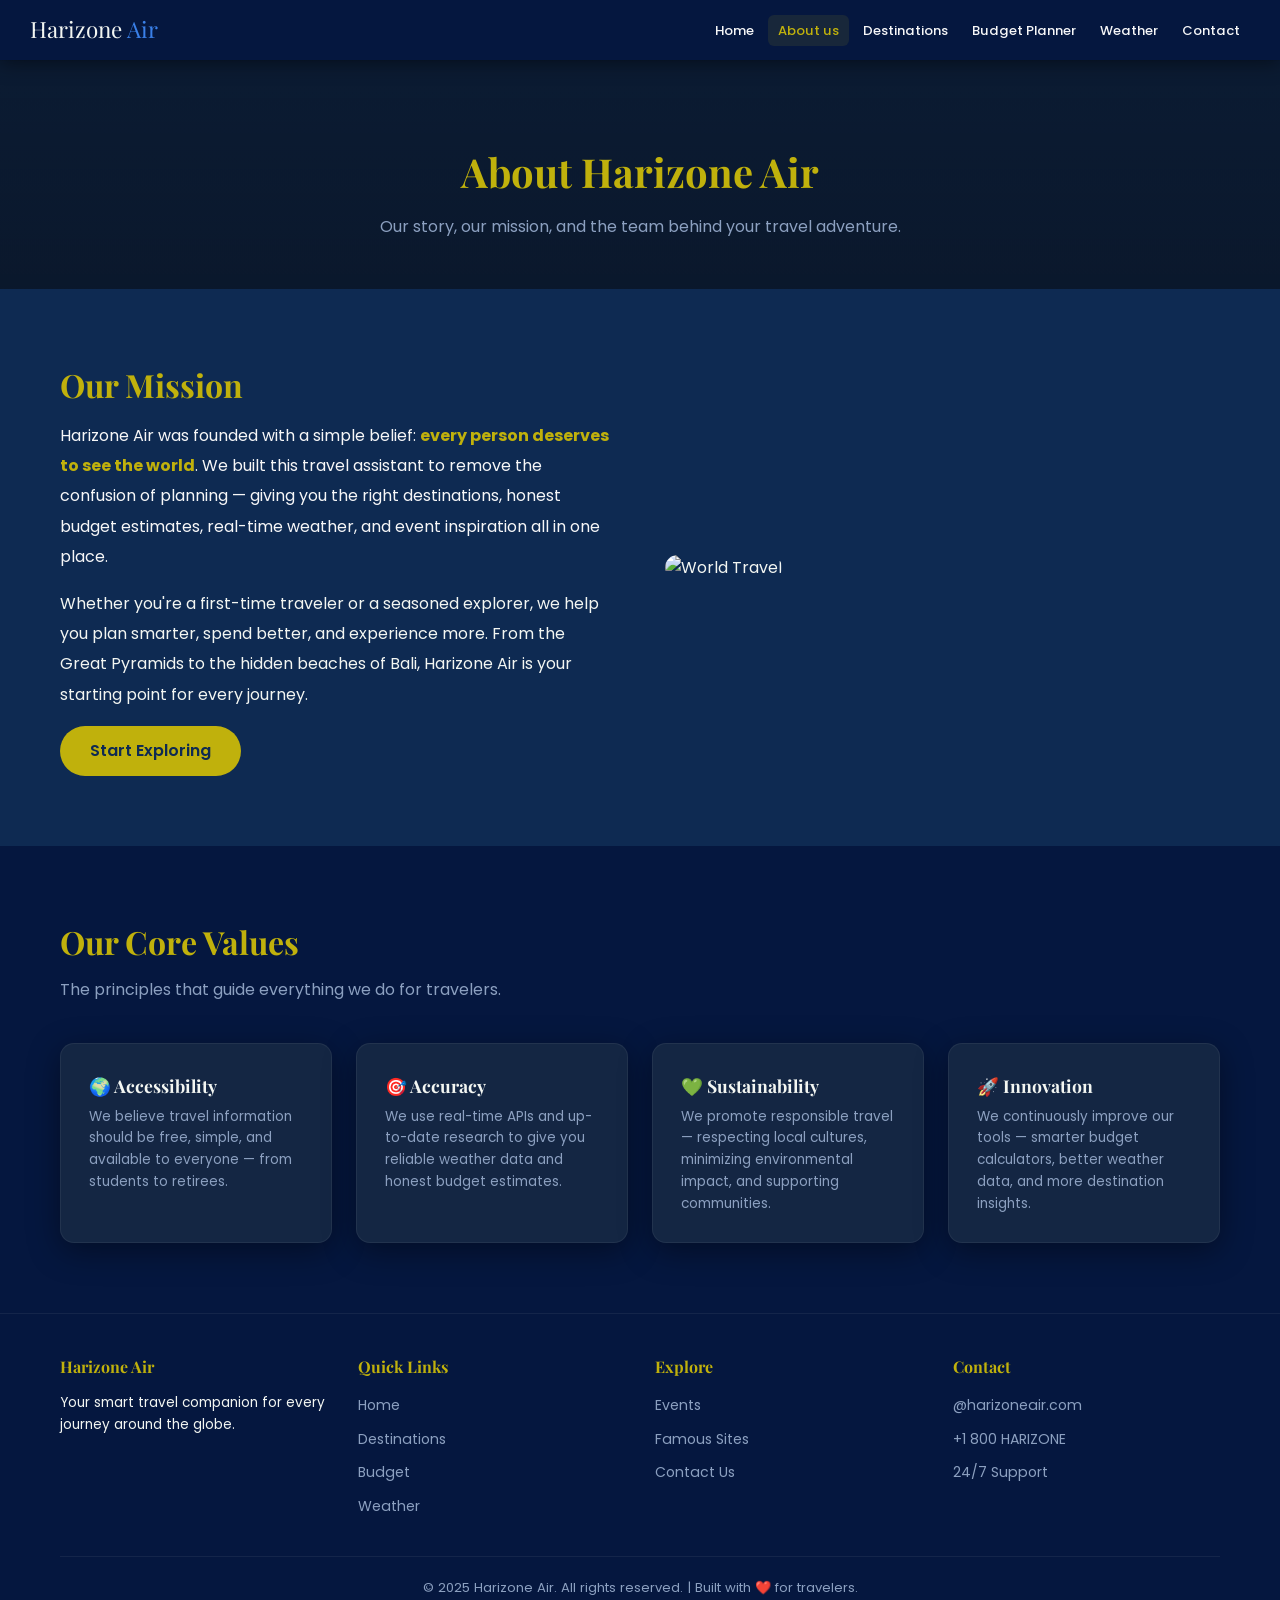
==== commit 75c3410e: "Hero section" ====
--- a/about.html
+++ b/about.html
@@ -110,7 +110,7 @@
       <div>
         <h3>Contact</h3>
         <ul>
-          <li><a href="#">info@harizoneair.com</a></li>
+          <li><a href="#">@harizoneair.com</a></li>
           <li><a href="#">+1 800 HARIZONE</a></li>
           <li><a href="#">24/7 Support</a></li>
         </ul>
--- a/css/style.css
+++ b/css/style.css
@@ -78,7 +78,7 @@
   color: var(--light-gray);
   padding: 6px 10px;
   border-radius: 6px;
-  transition: color 0.3s, background 0.3s;
+  transition: color 0.3s, background 0.2s;
   white-space: nowrap;
 }
 
